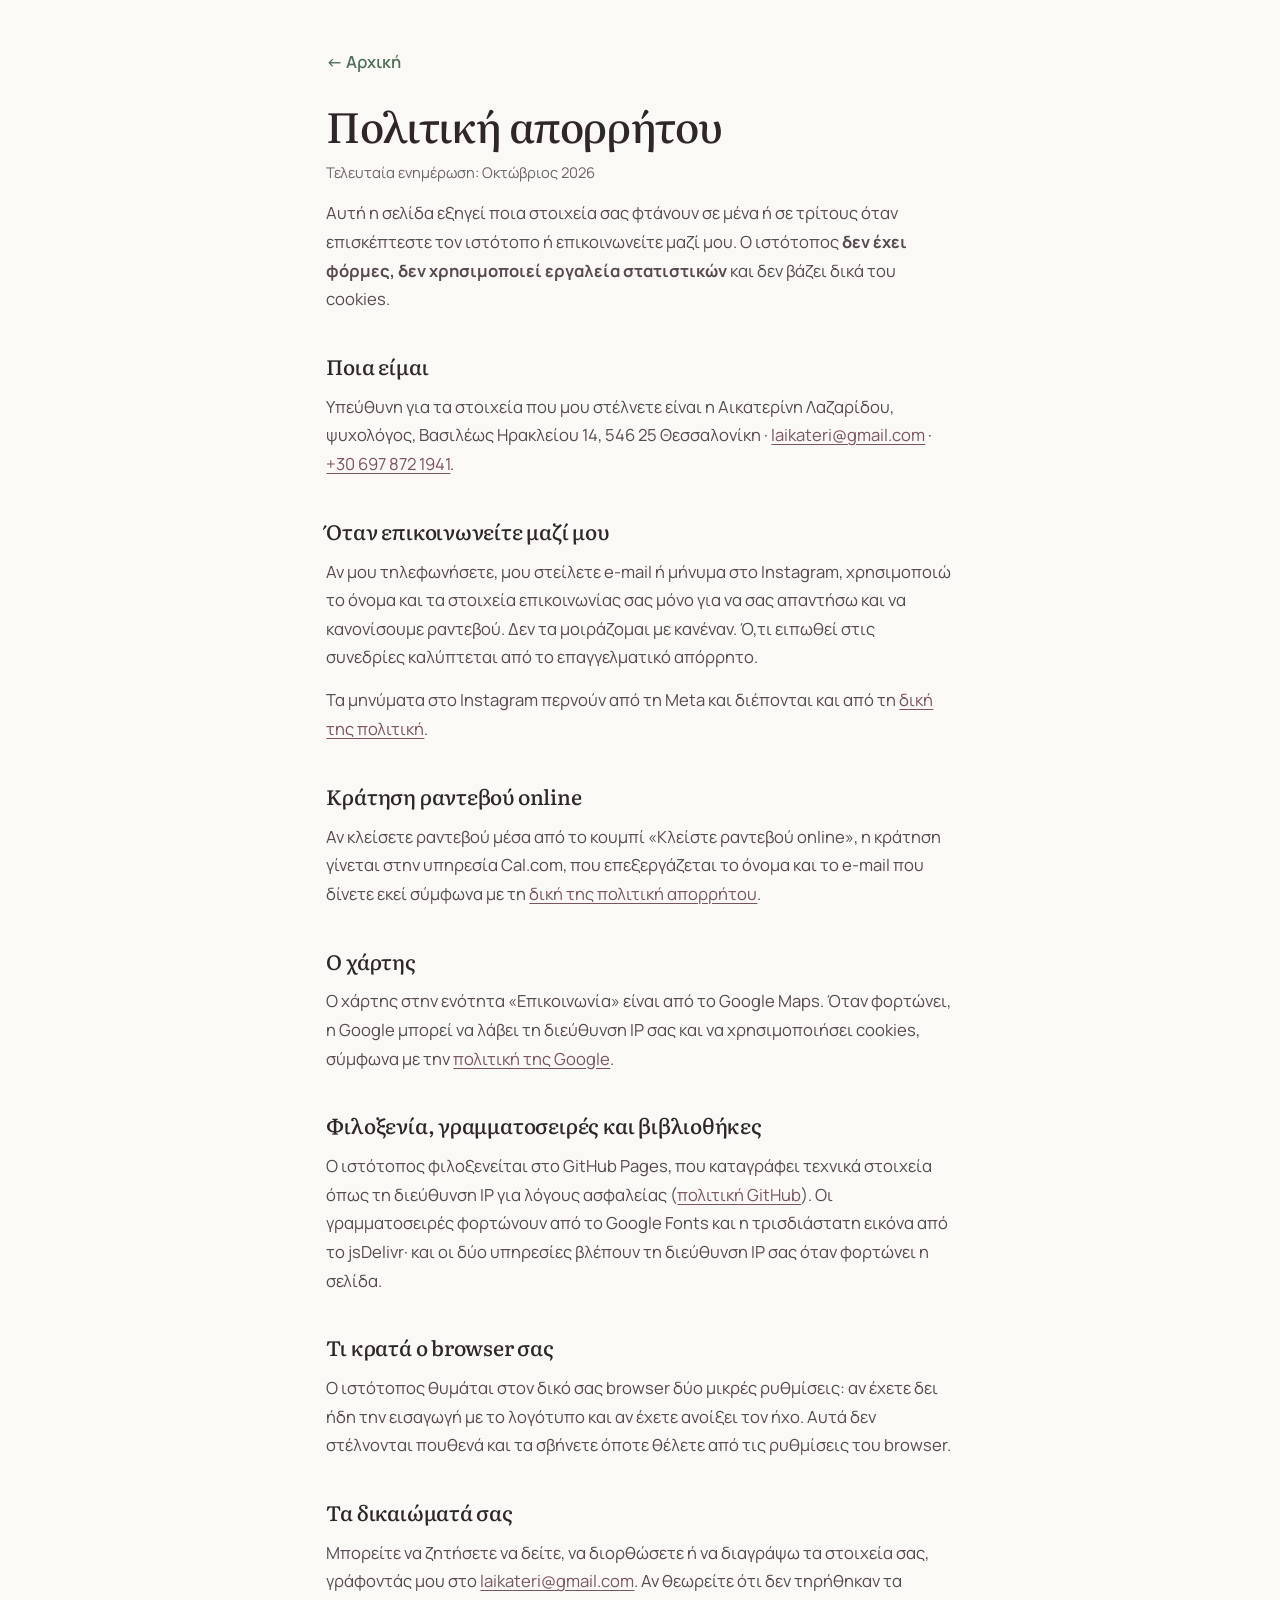
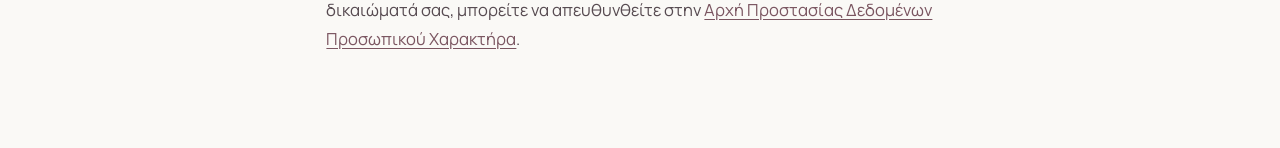
==== privacy.html @ f9f8399a "Αναπνοή, κράτηση ραντεβού, ήχος, άνοιγμα με λογότυπο, νυχτερινή έκδοση - «Πριν γράψετε, πάρτε μια αν" ====
<!DOCTYPE html>
<html lang="el">
<head>
<meta charset="UTF-8">
<meta name="viewport" content="width=device-width, initial-scale=1.0">
<title>Πολιτική απορρήτου | Αικατερίνη Λαζαρίδου</title>
<meta name="robots" content="noindex">
<link rel="icon" href="./favicon.ico" sizes="32x32">
<link rel="preconnect" href="https://fonts.googleapis.com">
<link rel="preconnect" href="https://fonts.gstatic.com" crossorigin>
<link href="https://fonts.googleapis.com/css2?family=Literata:opsz,wght@7..72,500&family=Manrope:wght@400;600;700&display=swap" rel="stylesheet">
<style>
:root {
  --paper: #FAF9F6; --ink: #2E2629; --ink-2: #574B51; --ink-3: #6F6468;
  --plum: #7A5560; --sage: #4F6F58; --rule: #E2DAD6;
  color-scheme: light dark;
}
@media (prefers-color-scheme: dark) {
  :root { --paper: #1B1719; --ink: #F2ECEA; --ink-2: #D3C8CC; --ink-3: #A99DA2;
          --plum: #D4A5B1; --sage: #93B99E; --rule: #3A3235; }
}
* { box-sizing: border-box; }
body {
  margin: 0; background: var(--paper); color: var(--ink-2);
  font: 400 1.04rem/1.72 'Manrope', -apple-system, 'Segoe UI', system-ui, sans-serif;
  -webkit-font-smoothing: antialiased;
}
main { max-width: 42rem; margin: 0 auto; padding: 3rem 1.4rem 5rem; }
h1, h2 { font-family: 'Literata', Georgia, serif; font-weight: 500; color: var(--ink); letter-spacing: -.01em; }
h1 { font-size: clamp(2rem, 6vw, 2.6rem); line-height: 1.15; margin: 1.6rem 0 .6rem; }
h2 { font-size: 1.3rem; margin: 2.2rem 0 .5rem; }
p, li { margin: 0 0 .9rem; }
a { color: var(--plum); text-underline-offset: .18em; }
.back { font-weight: 600; text-decoration: none; color: var(--sage); }
.back:hover { text-decoration: underline; }
.meta { color: var(--ink-3); font-size: .92rem; }
:focus-visible { outline: 2px solid var(--sage); outline-offset: 3px; border-radius: 3px; }
</style>
</head>
<body>
<main>
  <a class="back" href="./">← Αρχική</a>

  <h1>Πολιτική απορρήτου</h1>
  <p class="meta">Τελευταία ενημέρωση: Οκτώβριος 2026</p>

  <p>Αυτή η σελίδα εξηγεί ποια στοιχεία σας φτάνουν σε μένα ή σε τρίτους όταν
  επισκέπτεστε τον ιστότοπο ή επικοινωνείτε μαζί μου. Ο ιστότοπος <b>δεν έχει φόρμες,
  δεν χρησιμοποιεί εργαλεία στατιστικών</b> και δεν βάζει δικά του cookies.</p>

  <h2>Ποια είμαι</h2>
  <p>Υπεύθυνη για τα στοιχεία που μου στέλνετε είναι η Αικατερίνη Λαζαρίδου, ψυχολόγος,
  Βασιλέως Ηρακλείου 14, 546 25 Θεσσαλονίκη ·
  <a href="mailto:laikateri@gmail.com">laikateri@gmail.com</a> ·
  <a href="tel:+306978721941">+30 697 872 1941</a>.</p>

  <h2>Όταν επικοινωνείτε μαζί μου</h2>
  <p>Αν μου τηλεφωνήσετε, μου στείλετε e-mail ή μήνυμα στο Instagram, χρησιμοποιώ το όνομα
  και τα στοιχεία επικοινωνίας σας μόνο για να σας απαντήσω και να κανονίσουμε ραντεβού.
  Δεν τα μοιράζομαι με κανέναν. Ό,τι ειπωθεί στις συνεδρίες καλύπτεται από το
  επαγγελματικό απόρρητο.</p>
  <p>Τα μηνύματα στο Instagram περνούν από τη Meta και διέπονται και από τη
  <a href="https://privacycenter.instagram.com/policy" target="_blank" rel="noopener">δική της πολιτική</a>.</p>

  <h2>Κράτηση ραντεβού online</h2>
  <p>Αν κλείσετε ραντεβού μέσα από το κουμπί «Κλείστε ραντεβού online», η κράτηση γίνεται
  στην υπηρεσία Cal.com, που επεξεργάζεται το όνομα και το e-mail που δίνετε εκεί
  σύμφωνα με τη <a href="https://cal.com/privacy" target="_blank" rel="noopener">δική της πολιτική απορρήτου</a>.</p>

  <h2>Ο χάρτης</h2>
  <p>Ο χάρτης στην ενότητα «Επικοινωνία» είναι από το Google Maps. Όταν φορτώνει, η Google
  μπορεί να λάβει τη διεύθυνση IP σας και να χρησιμοποιήσει cookies, σύμφωνα με την
  <a href="https://policies.google.com/privacy" target="_blank" rel="noopener">πολιτική της Google</a>.</p>

  <h2>Φιλοξενία, γραμματοσειρές και βιβλιοθήκες</h2>
  <p>Ο ιστότοπος φιλοξενείται στο GitHub Pages, που καταγράφει τεχνικά στοιχεία όπως τη
  διεύθυνση IP για λόγους ασφαλείας
  (<a href="https://docs.github.com/site-policy/privacy-policies/github-general-privacy-statement" target="_blank" rel="noopener">πολιτική GitHub</a>).
  Οι γραμματοσειρές φορτώνουν από το Google Fonts και η τρισδιάστατη εικόνα από το jsDelivr·
  και οι δύο υπηρεσίες βλέπουν τη διεύθυνση IP σας όταν φορτώνει η σελίδα.</p>

  <h2>Τι κρατά ο browser σας</h2>
  <p>Ο ιστότοπος θυμάται στον δικό σας browser δύο μικρές ρυθμίσεις: αν έχετε δει ήδη την
  εισαγωγή με το λογότυπο και αν έχετε ανοίξει τον ήχο. Αυτά δεν στέλνονται πουθενά και
  τα σβήνετε όποτε θέλετε από τις ρυθμίσεις του browser.</p>

  <h2>Τα δικαιώματά σας</h2>
  <p>Μπορείτε να ζητήσετε να δείτε, να διορθώσετε ή να διαγράψω τα στοιχεία σας, γράφοντάς
  μου στο <a href="mailto:laikateri@gmail.com">laikateri@gmail.com</a>. Αν θεωρείτε ότι
  δεν τηρήθηκαν τα δικαιώματά σας, μπορείτε να απευθυνθείτε στην
  <a href="https://www.dpa.gr" target="_blank" rel="noopener">Αρχή Προστασίας Δεδομένων Προσωπικού Χαρακτήρα</a>.</p>
</main>
</body>
</html>
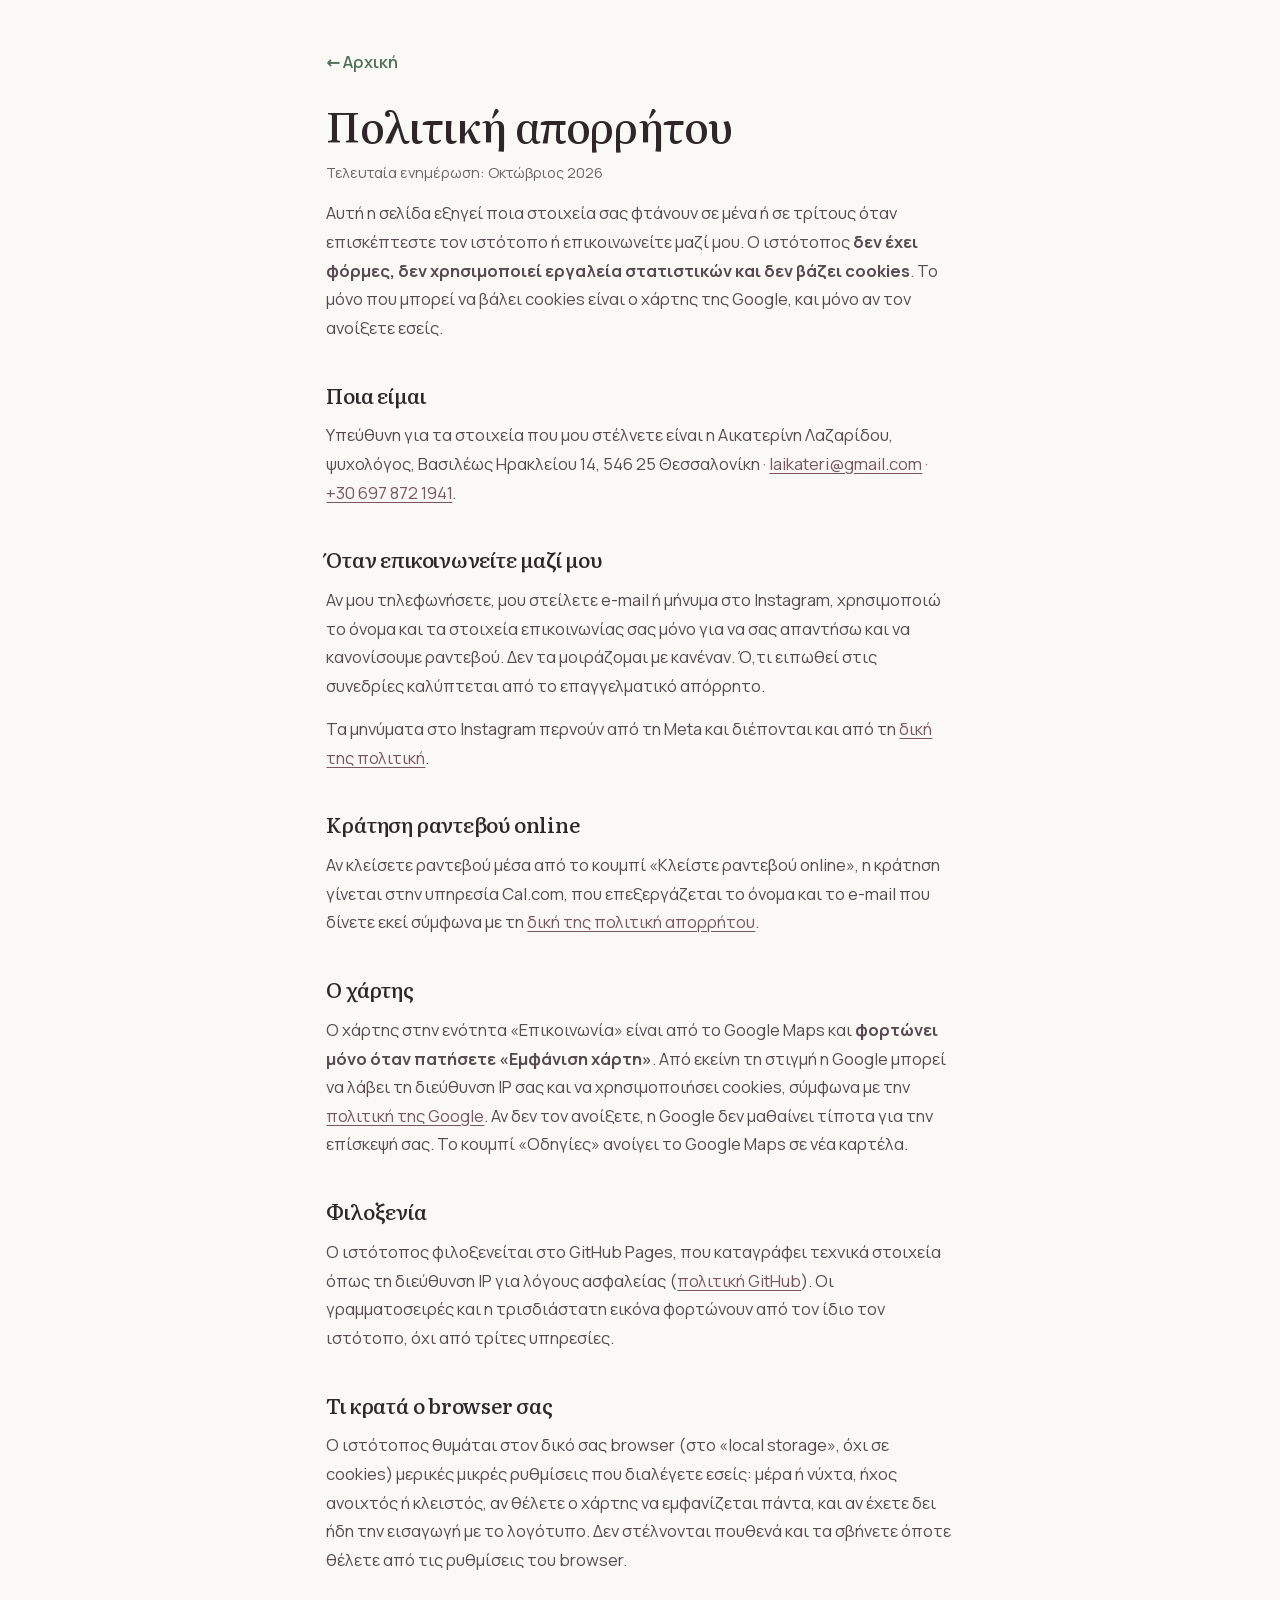
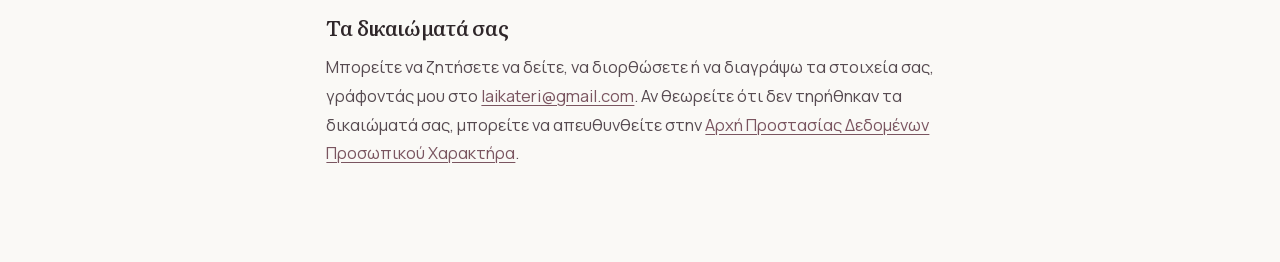
==== commit 18c0453b: "Κουμπί μέρα/νύχτα, site χωρίς cookies, ήχος που παίζει στο iPhone - Κουμπί φεγγάρι/ήλιος στο μενού: " ====
--- a/privacy.html
+++ b/privacy.html
@@ -6,19 +6,23 @@
 <title>Πολιτική απορρήτου | Αικατερίνη Λαζαρίδου</title>
 <meta name="robots" content="noindex">
 <link rel="icon" href="./favicon.ico" sizes="32x32">
-<link rel="preconnect" href="https://fonts.googleapis.com">
-<link rel="preconnect" href="https://fonts.gstatic.com" crossorigin>
-<link href="https://fonts.googleapis.com/css2?family=Literata:opsz,wght@7..72,500&family=Manrope:wght@400;600;700&display=swap" rel="stylesheet">
+<link rel="stylesheet" href="./fonts/fonts.css">
+<script>
+// Ίδια μέρα/νύχτα με την αρχική σελίδα
+(function () {
+  var t = null;
+  try { t = localStorage.getItem('tv-theme'); } catch (e) {}
+  document.documentElement.setAttribute('data-theme', t || (matchMedia('(prefers-color-scheme: dark)').matches ? 'dark' : 'light'));
+})();
+</script>
 <style>
 :root {
   --paper: #FAF9F6; --ink: #2E2629; --ink-2: #574B51; --ink-3: #6F6468;
   --plum: #7A5560; --sage: #4F6F58; --rule: #E2DAD6;
   color-scheme: light dark;
 }
-@media (prefers-color-scheme: dark) {
-  :root { --paper: #1B1719; --ink: #F2ECEA; --ink-2: #D3C8CC; --ink-3: #A99DA2;
-          --plum: #D4A5B1; --sage: #93B99E; --rule: #3A3235; }
-}
+:root[data-theme="dark"] { --paper: #1B1719; --ink: #F2ECEA; --ink-2: #D3C8CC; --ink-3: #A99DA2;
+                           --plum: #D4A5B1; --sage: #93B99E; --rule: #3A3235; color-scheme: dark; }
 * { box-sizing: border-box; }
 body {
   margin: 0; background: var(--paper); color: var(--ink-2);
@@ -46,7 +50,8 @@
 
   <p>Αυτή η σελίδα εξηγεί ποια στοιχεία σας φτάνουν σε μένα ή σε τρίτους όταν
   επισκέπτεστε τον ιστότοπο ή επικοινωνείτε μαζί μου. Ο ιστότοπος <b>δεν έχει φόρμες,
-  δεν χρησιμοποιεί εργαλεία στατιστικών</b> και δεν βάζει δικά του cookies.</p>
+  δεν χρησιμοποιεί εργαλεία στατιστικών και δεν βάζει cookies</b>. Το μόνο που
+  μπορεί να βάλει cookies είναι ο χάρτης της Google, και μόνο αν τον ανοίξετε εσείς.</p>
 
   <h2>Ποια είμαι</h2>
   <p>Υπεύθυνη για τα στοιχεία που μου στέλνετε είναι η Αικατερίνη Λαζαρίδου, ψυχολόγος,
@@ -68,21 +73,25 @@
   σύμφωνα με τη <a href="https://cal.com/privacy" target="_blank" rel="noopener">δική της πολιτική απορρήτου</a>.</p>
 
   <h2>Ο χάρτης</h2>
-  <p>Ο χάρτης στην ενότητα «Επικοινωνία» είναι από το Google Maps. Όταν φορτώνει, η Google
-  μπορεί να λάβει τη διεύθυνση IP σας και να χρησιμοποιήσει cookies, σύμφωνα με την
-  <a href="https://policies.google.com/privacy" target="_blank" rel="noopener">πολιτική της Google</a>.</p>
+  <p>Ο χάρτης στην ενότητα «Επικοινωνία» είναι από το Google Maps και <b>φορτώνει μόνο όταν
+  πατήσετε «Εμφάνιση χάρτη»</b>. Από εκείνη τη στιγμή η Google μπορεί να λάβει τη διεύθυνση
+  IP σας και να χρησιμοποιήσει cookies, σύμφωνα με την
+  <a href="https://policies.google.com/privacy" target="_blank" rel="noopener">πολιτική της Google</a>.
+  Αν δεν τον ανοίξετε, η Google δεν μαθαίνει τίποτα για την επίσκεψή σας. Το κουμπί
+  «Οδηγίες» ανοίγει το Google Maps σε νέα καρτέλα.</p>
 
-  <h2>Φιλοξενία, γραμματοσειρές και βιβλιοθήκες</h2>
+  <h2>Φιλοξενία</h2>
   <p>Ο ιστότοπος φιλοξενείται στο GitHub Pages, που καταγράφει τεχνικά στοιχεία όπως τη
   διεύθυνση IP για λόγους ασφαλείας
   (<a href="https://docs.github.com/site-policy/privacy-policies/github-general-privacy-statement" target="_blank" rel="noopener">πολιτική GitHub</a>).
-  Οι γραμματοσειρές φορτώνουν από το Google Fonts και η τρισδιάστατη εικόνα από το jsDelivr·
-  και οι δύο υπηρεσίες βλέπουν τη διεύθυνση IP σας όταν φορτώνει η σελίδα.</p>
+  Οι γραμματοσειρές και η τρισδιάστατη εικόνα φορτώνουν από τον ίδιο τον ιστότοπο, όχι από
+  τρίτες υπηρεσίες.</p>
 
   <h2>Τι κρατά ο browser σας</h2>
-  <p>Ο ιστότοπος θυμάται στον δικό σας browser δύο μικρές ρυθμίσεις: αν έχετε δει ήδη την
-  εισαγωγή με το λογότυπο και αν έχετε ανοίξει τον ήχο. Αυτά δεν στέλνονται πουθενά και
-  τα σβήνετε όποτε θέλετε από τις ρυθμίσεις του browser.</p>
+  <p>Ο ιστότοπος θυμάται στον δικό σας browser (στο «local storage», όχι σε cookies) μερικές
+  μικρές ρυθμίσεις που διαλέγετε εσείς: μέρα ή νύχτα, ήχος ανοιχτός ή κλειστός, αν θέλετε
+  ο χάρτης να εμφανίζεται πάντα, και αν έχετε δει ήδη την εισαγωγή με το λογότυπο. Δεν
+  στέλνονται πουθενά και τα σβήνετε όποτε θέλετε από τις ρυθμίσεις του browser.</p>
 
   <h2>Τα δικαιώματά σας</h2>
   <p>Μπορείτε να ζητήσετε να δείτε, να διορθώσετε ή να διαγράψω τα στοιχεία σας, γράφοντάς
--- a/fonts/fonts.css
+++ b/fonts/fonts.css
@@ -0,0 +1,55 @@
+/* Literata και Manrope (SIL Open Font License), μόνο ελληνικά και λατινικά, από το ίδιο το site */
+/* Literata italic greek */
+@font-face {
+  font-family: 'Literata';
+  font-style: italic;
+  font-weight: 400;
+  font-display: swap;
+  src: url(./literata-italic-greek.woff2) format('woff2');
+  unicode-range: U+0370-0377, U+037A-037F, U+0384-038A, U+038C, U+038E-03A1, U+03A3-03FF;
+}
+/* Literata italic latin */
+@font-face {
+  font-family: 'Literata';
+  font-style: italic;
+  font-weight: 400;
+  font-display: swap;
+  src: url(./literata-italic-latin.woff2) format('woff2');
+  unicode-range: U+0000-00FF, U+0131, U+0152-0153, U+02BB-02BC, U+02C6, U+02DA, U+02DC, U+0304, U+0308, U+0329, U+2000-206F, U+20AC, U+2122, U+2191, U+2193, U+2212, U+2215, U+FEFF, U+FFFD;
+}
+/* Literata normal greek */
+@font-face {
+  font-family: 'Literata';
+  font-style: normal;
+  font-weight: 400 600;
+  font-display: swap;
+  src: url(./literata-normal-greek.woff2) format('woff2');
+  unicode-range: U+0370-0377, U+037A-037F, U+0384-038A, U+038C, U+038E-03A1, U+03A3-03FF;
+}
+/* Literata normal latin */
+@font-face {
+  font-family: 'Literata';
+  font-style: normal;
+  font-weight: 400 600;
+  font-display: swap;
+  src: url(./literata-normal-latin.woff2) format('woff2');
+  unicode-range: U+0000-00FF, U+0131, U+0152-0153, U+02BB-02BC, U+02C6, U+02DA, U+02DC, U+0304, U+0308, U+0329, U+2000-206F, U+20AC, U+2122, U+2191, U+2193, U+2212, U+2215, U+FEFF, U+FFFD;
+}
+/* Manrope normal greek */
+@font-face {
+  font-family: 'Manrope';
+  font-style: normal;
+  font-weight: 400 700;
+  font-display: swap;
+  src: url(./manrope-normal-greek.woff2) format('woff2');
+  unicode-range: U+0370-0377, U+037A-037F, U+0384-038A, U+038C, U+038E-03A1, U+03A3-03FF;
+}
+/* Manrope normal latin */
+@font-face {
+  font-family: 'Manrope';
+  font-style: normal;
+  font-weight: 400 700;
+  font-display: swap;
+  src: url(./manrope-normal-latin.woff2) format('woff2');
+  unicode-range: U+0000-00FF, U+0131, U+0152-0153, U+02BB-02BC, U+02C6, U+02DA, U+02DC, U+0304, U+0308, U+0329, U+2000-206F, U+20AC, U+2122, U+2191, U+2193, U+2212, U+2215, U+FEFF, U+FFFD;
+}
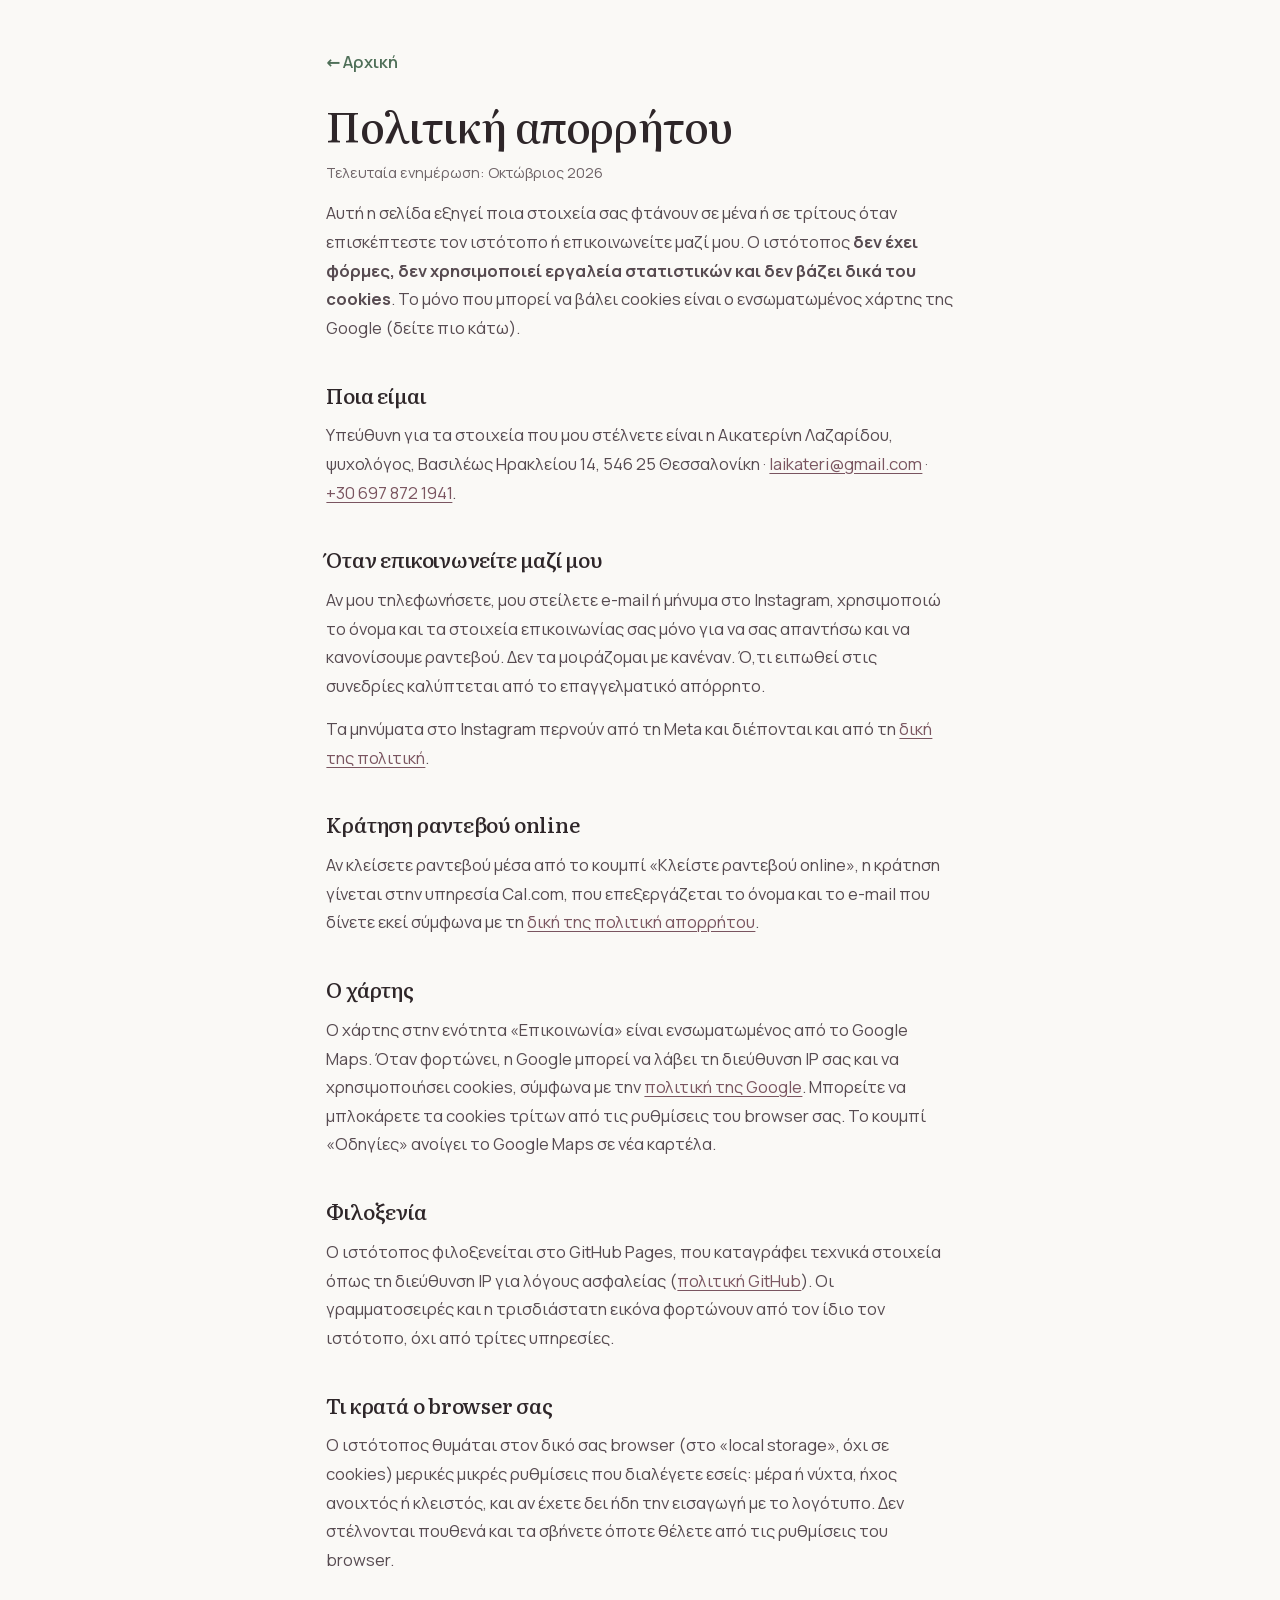
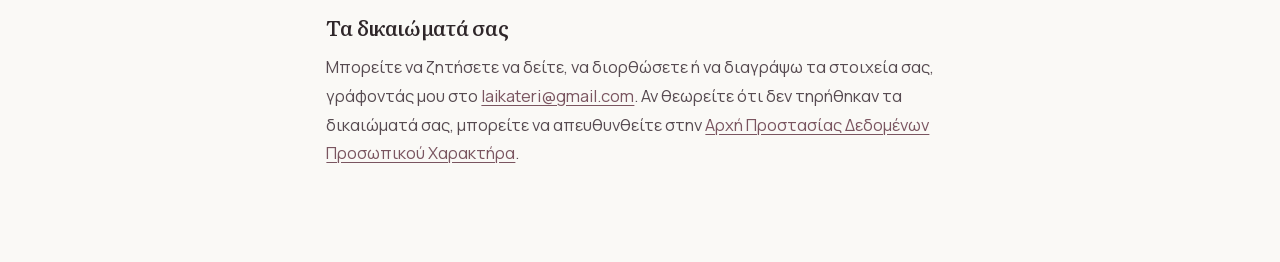
==== commit 841711a2: "Χάρτης κατευθείαν με κανονικά χρώματα, πιο γρήγορη ιστορία, διόρθωση γεμίσματος - Ο χάρτης Google φο" ====
--- a/privacy.html
+++ b/privacy.html
@@ -50,8 +50,8 @@
 
   <p>Αυτή η σελίδα εξηγεί ποια στοιχεία σας φτάνουν σε μένα ή σε τρίτους όταν
   επισκέπτεστε τον ιστότοπο ή επικοινωνείτε μαζί μου. Ο ιστότοπος <b>δεν έχει φόρμες,
-  δεν χρησιμοποιεί εργαλεία στατιστικών και δεν βάζει cookies</b>. Το μόνο που
-  μπορεί να βάλει cookies είναι ο χάρτης της Google, και μόνο αν τον ανοίξετε εσείς.</p>
+  δεν χρησιμοποιεί εργαλεία στατιστικών και δεν βάζει δικά του cookies</b>. Το μόνο
+  που μπορεί να βάλει cookies είναι ο ενσωματωμένος χάρτης της Google (δείτε πιο κάτω).</p>
 
   <h2>Ποια είμαι</h2>
   <p>Υπεύθυνη για τα στοιχεία που μου στέλνετε είναι η Αικατερίνη Λαζαρίδου, ψυχολόγος,
@@ -73,11 +73,11 @@
   σύμφωνα με τη <a href="https://cal.com/privacy" target="_blank" rel="noopener">δική της πολιτική απορρήτου</a>.</p>
 
   <h2>Ο χάρτης</h2>
-  <p>Ο χάρτης στην ενότητα «Επικοινωνία» είναι από το Google Maps και <b>φορτώνει μόνο όταν
-  πατήσετε «Εμφάνιση χάρτη»</b>. Από εκείνη τη στιγμή η Google μπορεί να λάβει τη διεύθυνση
-  IP σας και να χρησιμοποιήσει cookies, σύμφωνα με την
+  <p>Ο χάρτης στην ενότητα «Επικοινωνία» είναι ενσωματωμένος από το Google Maps. Όταν
+  φορτώνει, η Google μπορεί να λάβει τη διεύθυνση IP σας και να χρησιμοποιήσει cookies,
+  σύμφωνα με την
   <a href="https://policies.google.com/privacy" target="_blank" rel="noopener">πολιτική της Google</a>.
-  Αν δεν τον ανοίξετε, η Google δεν μαθαίνει τίποτα για την επίσκεψή σας. Το κουμπί
+  Μπορείτε να μπλοκάρετε τα cookies τρίτων από τις ρυθμίσεις του browser σας. Το κουμπί
   «Οδηγίες» ανοίγει το Google Maps σε νέα καρτέλα.</p>
 
   <h2>Φιλοξενία</h2>
@@ -89,8 +89,8 @@
 
   <h2>Τι κρατά ο browser σας</h2>
   <p>Ο ιστότοπος θυμάται στον δικό σας browser (στο «local storage», όχι σε cookies) μερικές
-  μικρές ρυθμίσεις που διαλέγετε εσείς: μέρα ή νύχτα, ήχος ανοιχτός ή κλειστός, αν θέλετε
-  ο χάρτης να εμφανίζεται πάντα, και αν έχετε δει ήδη την εισαγωγή με το λογότυπο. Δεν
+  μικρές ρυθμίσεις που διαλέγετε εσείς: μέρα ή νύχτα, ήχος ανοιχτός ή κλειστός, και αν
+  έχετε δει ήδη την εισαγωγή με το λογότυπο. Δεν
   στέλνονται πουθενά και τα σβήνετε όποτε θέλετε από τις ρυθμίσεις του browser.</p>
 
   <h2>Τα δικαιώματά σας</h2>
